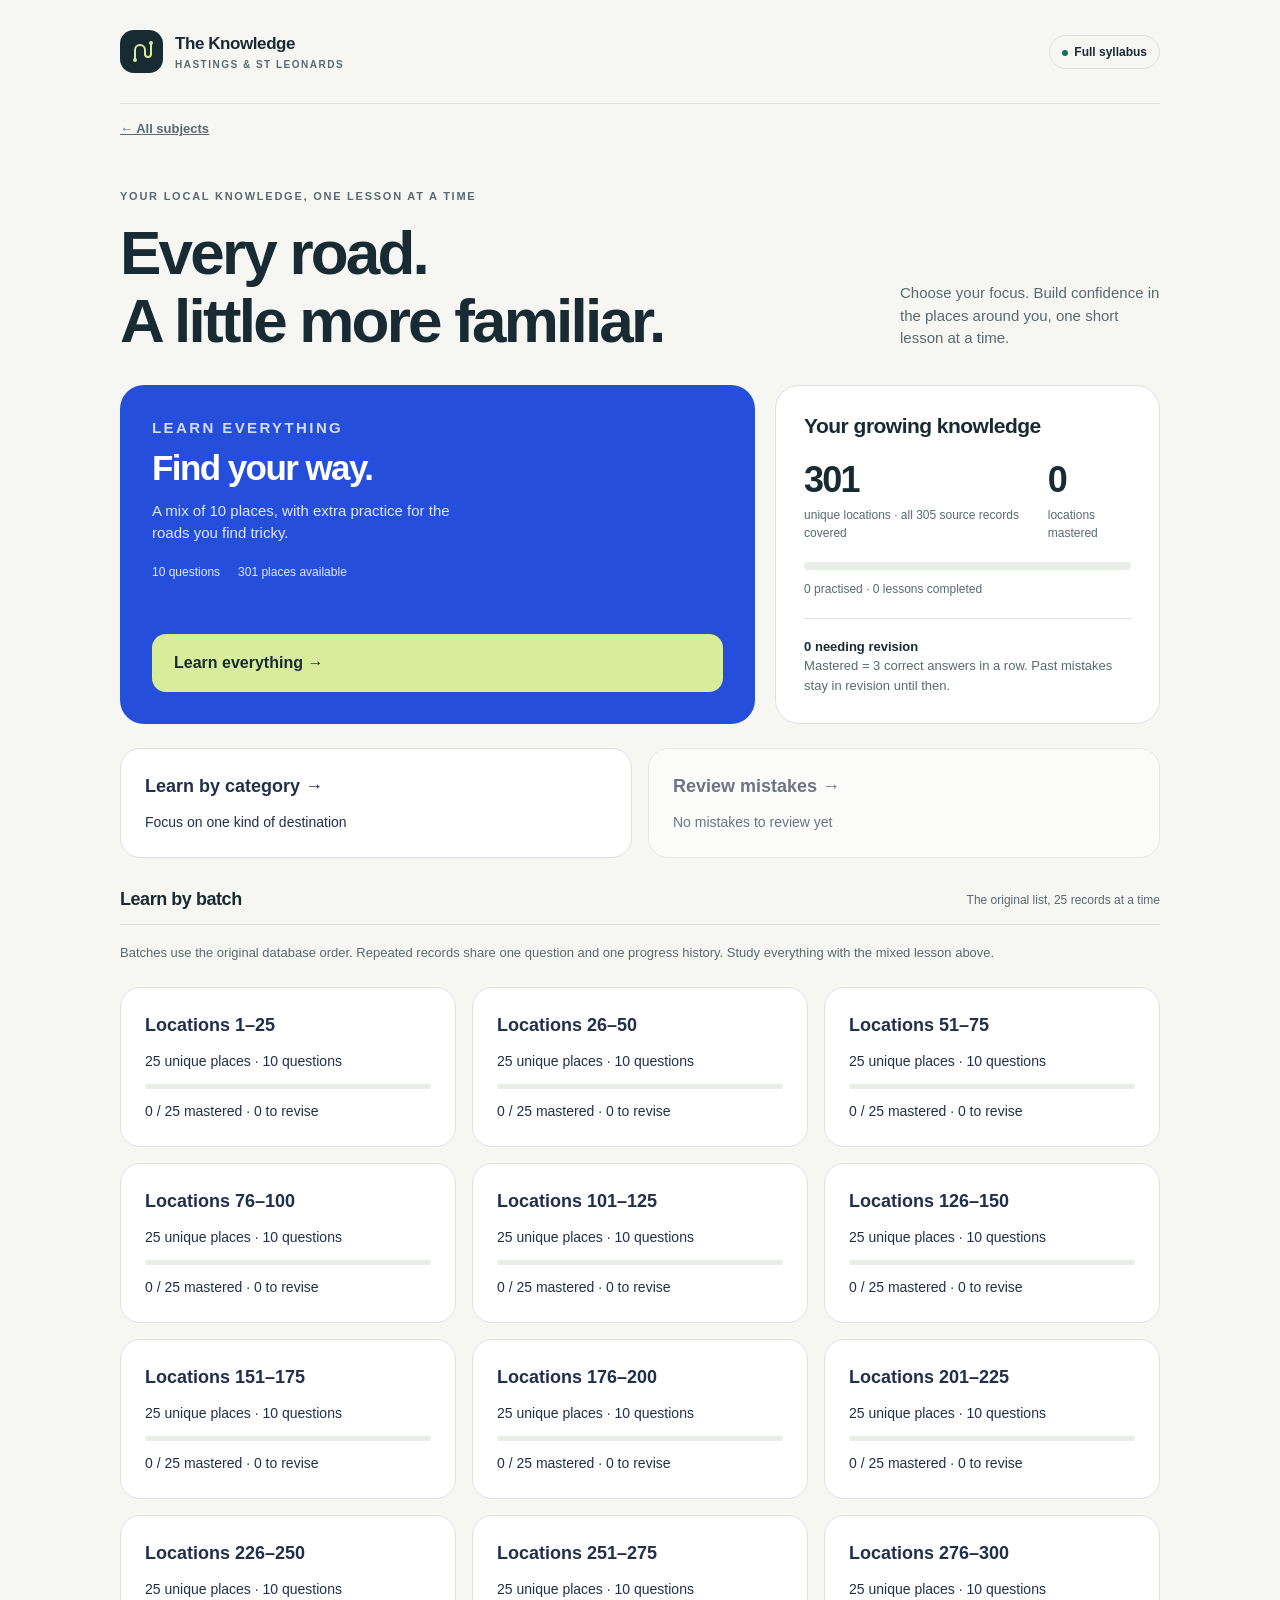
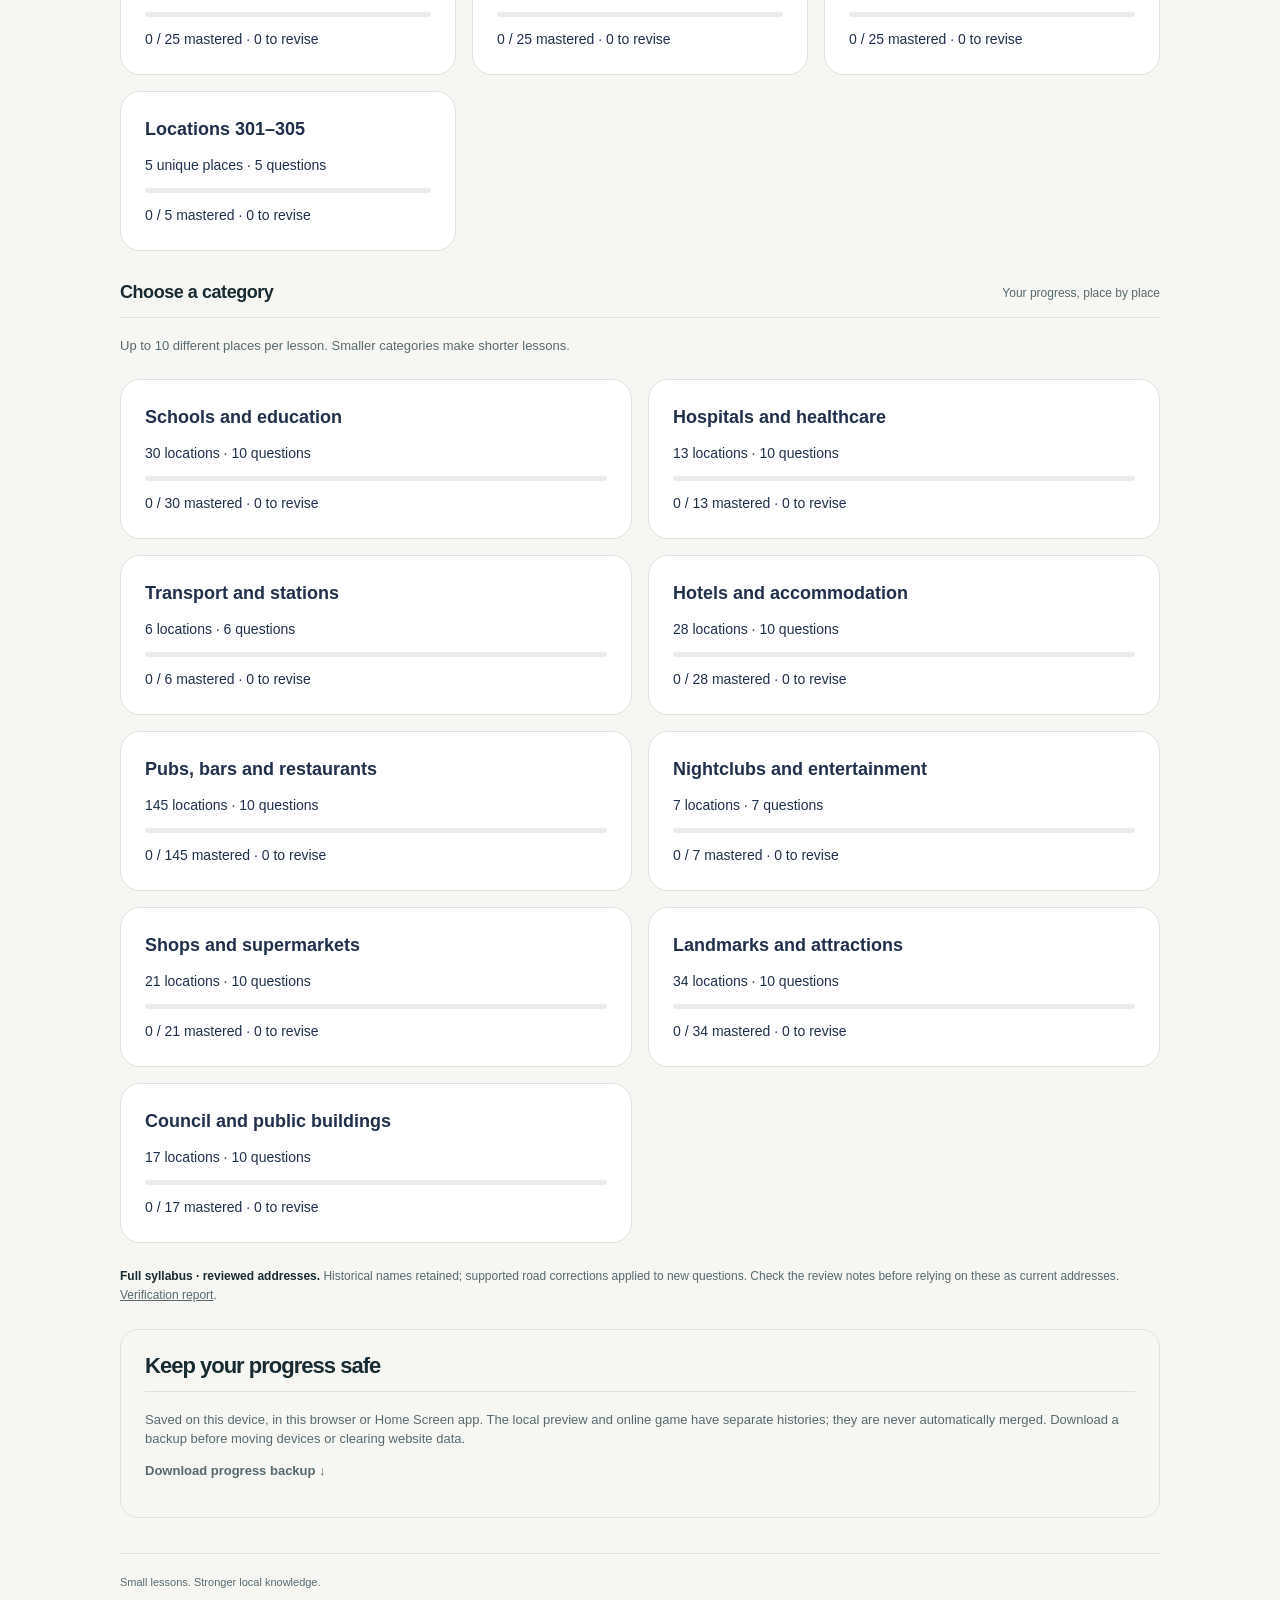
==== local-knowledge.html @ f90a8ec4 "Release complete multi-subject taxi learning app Publish the approved 301-location and 166-question " ====
<!doctype html>
<html lang="en">
<head>
<meta charset="utf-8">
<meta name="viewport" content="width=device-width, initial-scale=1">
<meta name="theme-color" content="#f6f7f3">
<title>The Knowledge · Hastings learning</title>

<link rel="apple-touch-icon" sizes="180x180" href="learn-icon-180.png">
<link rel="icon" type="image/png" sizes="192x192" href="learn-icon-192.png">
<meta name="apple-mobile-web-app-capable" content="yes">
<meta name="apple-mobile-web-app-title" content="The Knowledge">
<style>
:root{color-scheme:light;--paper:#f6f7f3;--ink:#182b32;--muted:#586a70;--line:#dce3df;--blue:#254fdb;--green:#167057;--red:#ad3937;--radius:24px;font-family:Inter,-apple-system,BlinkMacSystemFont,"Segoe UI",sans-serif}
*{box-sizing:border-box}body{margin:0;background:var(--paper);color:var(--ink);font-size:16px;line-height:1.5}button,a{-webkit-tap-highlight-color:transparent}button{font:inherit;cursor:pointer}button:disabled{cursor:default}button:focus-visible,a:focus-visible,summary:focus-visible{outline:3px solid #db792c;outline-offset:5px}button{touch-action:manipulation}h1,h2,p{margin:0}h1,h2{line-height:1.1;letter-spacing:-.045em}h1{font-size:clamp(38px,5vw,62px);font-weight:700}h2{font-size:30px}a{color:inherit}svg{display:block}.shell{max-width:1120px;padding:0 40px;margin:auto}.topbar{display:flex;align-items:center;justify-content:space-between;gap:20px;padding:30px 0;border-bottom:1px solid var(--line)}.brand{display:flex;align-items:center;gap:12px}.brand-icon{width:43px;height:43px;background:var(--ink);border-radius:14px;display:grid;place-items:center;color:#d8ed9b}.brand strong{font-size:17px;letter-spacing:-.025em}.brand small{display:block;font-size:10px;font-weight:650;letter-spacing:.15em;color:var(--muted);margin-top:1px}.tag{font-size:12px;font-weight:650;padding:7px 12px;border:1px solid var(--line);border-radius:100px;white-space:nowrap}.dot{display:inline-block;width:6px;height:6px;border-radius:50%;background:var(--green);margin-right:6px}main{min-height:650px;padding:48px 0 35px}.eyebrow{text-transform:uppercase;letter-spacing:.16em;font-size:11px;font-weight:750;color:var(--muted)}.intro{display:flex;align-items:flex-end;justify-content:space-between;margin-bottom:30px;gap:32px}.intro h1{margin-top:14px}.intro-note{max-width:260px;color:var(--muted);font-size:15px;padding-bottom:5px}.home-grid{display:grid;grid-template-columns:1.65fr 1fr;gap:20px}.start-card{position:relative;overflow:hidden;background:var(--blue);border-radius:var(--radius);padding:32px;color:white;min-height:325px;display:flex;flex-direction:column;justify-content:space-between}.start-card .eyebrow{color:#d3dcff}.start-card h2{font-size:35px;margin:10px 0 12px;max-width:330px}.start-card p{max-width:300px;color:#e0e6ff;font-size:15px}.start-content{position:relative;z-index:1}.route-art{position:absolute;width:210px;height:220px;right:-35px;top:15px;opacity:.65;pointer-events:none}.primary{border:0;border-radius:14px;padding:17px 22px;font-weight:700;background:var(--ink);color:white;min-height:56px;display:inline-flex;align-items:center;justify-content:center;gap:28px;transition:transform .15s,background .15s}.primary:hover{background:#29444c;transform:translateY(-1px)}.primary:active{transform:translateY(1px)}.start-card .primary{background:#d8ed9b;color:var(--ink);width:100%;justify-content:space-between;margin-top:25px}.start-card .primary:hover{background:#e4f5b6}.session-meta{display:flex;gap:18px;margin-top:18px;font-size:12px;color:#e0e6ff}.stats-card{background:white;border:1px solid var(--line);border-radius:var(--radius);padding:28px;display:flex;flex-direction:column;justify-content:space-between}.stats-card h2{font-size:21px;letter-spacing:-.025em}.stats-row{display:flex;gap:28px;margin:25px 0 20px}.stat strong{display:block;font-size:36px;letter-spacing:-.05em;line-height:1}.stat span{display:block;font-size:12px;color:var(--muted);margin-top:8px}.meter{height:8px;background:#e8ede7;border-radius:100px;overflow:hidden}.meter>span{display:block;background:var(--green);height:100%;transition:width .35s;width:0}.stats-caption{font-size:12px;color:var(--muted);margin:10px 0 20px}.small-note{padding-top:18px;border-top:1px solid var(--line);font-size:13px;color:var(--muted)}.small-note strong{color:var(--ink)}.section-line{display:flex;align-items:center;justify-content:space-between;margin:32px 0 14px}.section-line h2{font-size:18px;letter-spacing:-.025em}.section-line span{font-size:12px;color:var(--muted)}.steps{display:grid;grid-template-columns:repeat(3,1fr);gap:14px}.step{display:flex;gap:12px;padding:20px;border:1px solid var(--line);border-radius:17px}.step-number{height:28px;width:28px;flex:0 0 28px;border-radius:50%;display:grid;place-items:center;font-size:12px;font-weight:700;background:#e7ecdf}.step strong{display:block;font-size:14px}.step p{font-size:12px;color:var(--muted);margin-top:4px}.notice{margin-top:24px;font-size:12px;color:var(--muted);line-height:1.6}.notice strong{font-weight:650;color:var(--ink)}footer{display:flex;justify-content:space-between;gap:20px;border-top:1px solid var(--line);padding:20px 0 26px;font-size:11px;color:var(--muted)}footer a{text-decoration:none}footer a:hover{text-decoration:underline}.screen{animation:appear .25s ease-out}.lesson-shell{max-width:760px;margin:auto}.lesson-nav{display:flex;align-items:center;gap:20px;margin-bottom:18px}.text-button{background:none;border:0;padding:10px 0;color:var(--muted);font-size:13px;font-weight:600}.text-button:hover{color:var(--ink)}.lesson-label{margin-left:auto;font-size:12px;color:var(--muted)}.lesson-shell .meter{height:9px}.lesson-shell .meter>span{background:var(--blue)}.question-header{display:flex;justify-content:space-between;gap:10px;margin-top:35px}.question-header .eyebrow{color:var(--blue)}.question-header span:last-child{font-size:12px;color:var(--muted)}.question-prompt{margin-top:24px;color:var(--muted);font-size:17px}.question-title{font-size:clamp(29px,4.5vw,44px);margin-top:10px;line-height:1.14;max-width:720px;overflow-wrap:anywhere}.answers{display:grid;grid-template-columns:1fr 1fr;gap:14px;margin-top:30px}.answer{background:white;border:2px solid var(--line);border-radius:17px;padding:21px 18px;min-height:92px;text-align:left;display:flex;align-items:center;gap:14px;font-weight:650;font-size:17px;color:var(--ink);transition:transform .15s,border-color .15s,background .15s}.answer:not(:disabled):hover{border-color:var(--blue);background:#f0f3ff;transform:translateY(-2px)}.answer-key{display:grid;place-items:center;flex:0 0 28px;height:28px;border:1px solid var(--line);border-radius:8px;font-size:12px;color:var(--muted);font-weight:500}.answer-label{flex:1;overflow-wrap:anywhere}.answer-status{font-size:19px}.answer.correct{background:#eaf5ed;border-color:var(--green);color:#155c47}.answer.wrong{background:#fff0ed;border-color:var(--red);color:#922e2c}.answer:disabled:not(.correct):not(.wrong){color:#6d797d;background:#f4f5f3}.feedback{margin-top:22px;border-radius:17px;padding:20px 22px;background:#eaf5ed;display:flex;align-items:center;justify-content:space-between;gap:20px;animation:appear .2s ease-out}.feedback.incorrect{background:#fff0ed}.feedback strong{display:block;font-size:17px}.feedback p{font-size:14px;margin-top:4px}.feedback .primary{padding:14px 20px;min-height:50px;white-space:nowrap}.keyboard-hint{text-align:center;color:var(--muted);font-size:12px;margin:24px 0}.result{text-align:center;max-width:700px;margin:auto}.result-symbol{width:62px;height:62px;background:#d8ed9b;border-radius:21px;display:grid;place-items:center;margin:0 auto 20px;font-size:28px}.result .eyebrow{margin-bottom:12px}.result h1{font-size:44px}.result-sub{color:var(--muted);margin:14px auto 25px;max-width:440px;font-size:15px}.score-card{background:white;border:1px solid var(--line);border-radius:var(--radius);padding:22px;display:flex;align-items:center;justify-content:center;gap:30px;margin:25px 0}.score-large{font-size:55px;font-weight:750;letter-spacing:-.06em;line-height:1}.score-large small{font-size:23px;font-weight:500;color:var(--muted);letter-spacing:0}.score-description{text-align:left;font-size:14px;color:var(--muted);border-left:1px solid var(--line);padding-left:30px}.score-description strong{display:block;color:var(--ink);font-size:17px}.result-actions{display:flex;justify-content:center;gap:25px}.review-list{text-align:left;margin-top:30px}.review-list summary{cursor:pointer;font-weight:650;padding:15px 0}.review-row{padding:15px 0;border-top:1px solid var(--line);display:flex;gap:15px;align-items:flex-start;font-size:14px}.review-row strong{display:block}.review-row p{color:var(--muted);margin-top:3px}.review-mark{font-size:16px;color:var(--green)}.review-mark.missed{color:var(--red)}.storage-warning{border:1px solid #dfc593;background:#fff4dc;padding:14px 18px;border-radius:14px;margin-top:20px;font-size:13px}.fatal{padding:35px;background:white;border:1px solid var(--line);border-radius:var(--radius)}[hidden]{display:none!important}@keyframes appear{from{opacity:0;transform:translateY(6px)}to{opacity:1;transform:translateY(0)}}
@media(max-width:700px){.shell{padding:0 22px}.topbar{padding:22px 0}.brand strong{font-size:15px}.brand small{font-size:9px}.tag{font-size:10px;padding:6px 9px}main{padding:30px 0;min-height:0}.intro{display:block}.intro-note{margin-top:18px;max-width:340px}.home-grid{grid-template-columns:1fr}.start-card{min-height:300px;padding:26px}.start-card h2{font-size:31px}.stats-card{padding:24px}.stats-row{margin:22px 0}.steps{grid-template-columns:1fr;gap:9px}.step{padding:15px}.section-line{margin-top:28px}.question-header{margin-top:28px}.question-header span:last-child{font-size:11px;max-width:46%;text-align:right}.question-prompt{font-size:16px;margin-top:22px}.answers{grid-template-columns:1fr;gap:10px;margin-top:24px}.answer{min-height:70px;padding:17px 15px;font-size:16px}.feedback{align-items:stretch;flex-direction:column;gap:15px;padding:18px}.feedback .primary{width:100%}.keyboard-hint{display:none}.result h1{font-size:36px}.score-card{gap:20px;padding:22px 15px}.score-description{padding-left:20px}.score-large{font-size:48px}.result-actions{flex-direction:column;gap:10px}footer{font-size:10px}.route-art{right:-50px}.lesson-nav{gap:10px}.lesson-label{font-size:11px}}
@media(prefers-reduced-motion:reduce){*,*::before,*::after{animation:none!important;transition:none!important;scroll-behavior:auto!important}}
.mode-row,.category-grid{display:grid;grid-template-columns:repeat(2,minmax(0,1fr));gap:16px;margin:24px 0}.mode-card,.category-card{display:flex;flex-direction:column;gap:12px;text-align:left;padding:24px;border:1px solid var(--line,#dbe2ea);border-radius:20px;background:white;color:#20304a;font:inherit;cursor:pointer;min-width:0}.category-card strong,.mode-card strong{font-size:18px}.category-card>span,.mode-card>span{font-size:14px;line-height:1.5}.category-card:hover:not(:disabled),.mode-card:hover:not(:disabled){border-color:#254fdb;box-shadow:0 4px 18px #254fdb12}.category-card:disabled,.mode-card:disabled{opacity:.65;cursor:default}.category-card .meter{width:100%;height:5px}.category-card strong{overflow-wrap:anywhere}#category-section{scroll-margin-top:24px}button:focus-visible{outline:3px solid #254fdb;outline-offset:4px}@media(max-width:600px){.mode-row,.category-grid{grid-template-columns:1fr}.category-card,.mode-card{padding:20px}.section-line{flex-wrap:wrap;gap:8px}}.syllabus-warning{padding:14px 18px;border-left:3px solid #a87829;background:#fff7e7;border-radius:10px;font-size:14px;margin:20px 0}.syllabus-warning strong{display:block}.batch-grid{grid-template-columns:repeat(3,minmax(0,1fr))}@media(max-width:900px){.batch-grid{grid-template-columns:repeat(2,minmax(0,1fr))}}@media(max-width:600px){.batch-grid{grid-template-columns:1fr}.lesson-nav{align-items:flex-start}.lesson-label{text-align:right}}.text-button{min-height:44px}.progress-safety{margin-top:24px;padding:24px;border:1px solid var(--line);border-radius:18px}.progress-safety h2{font-size:22px;margin-bottom:12px}footer{padding-bottom:max(24px,env(safe-area-inset-bottom))}#export-status{font-size:13px;display:block}</style>
<link rel="manifest" href="learn.webmanifest"><link rel="apple-touch-icon" href="learn-icon-180.png"></head>
<body>
<div class="shell">
 <header class="topbar">
  <div class="brand"><div class="brand-icon" aria-hidden="true"><svg width="26" height="26" viewBox="0 0 26 26" fill="none"><path d="M6 20v-9a5 5 0 0 1 10 0v4a3 3 0 0 0 6 0V6" stroke="currentColor" stroke-width="2" stroke-linecap="round"/><circle cx="6" cy="21" r="2" fill="currentColor"/><circle cx="22" cy="4" r="2" fill="currentColor"/></svg></div><div><strong>The Knowledge</strong><small>HASTINGS &amp; ST LEONARDS</small></div></div>
  <span class="tag"><span class="dot"></span>Full syllabus</span>
 </header>
 <div id="storage-warning" class="storage-warning" role="status" hidden></div>
 <nav style="padding-top:12px"><a class="text-button" href="learn.html">← All subjects</a><span class="small-note"></span></nav><main id="app"><p>Loading your learning space…</p></main>
 <noscript><p>This learning mode needs JavaScript enabled.</p></noscript>
 <footer><span>Small lessons. Stronger local knowledge.<span id="offline-status" role="status" aria-live="polite" hidden></span></span></footer>
</div>
<script src="locations.js"></script>
<script src="learn-batch02.js"></script>
<script src="learn-full-audit.js"></script>
<script src="learn-engine.js"></script>
<script src="learn-app.js"></script>

<script src="learn-pwa.js"></script></body>
</html>
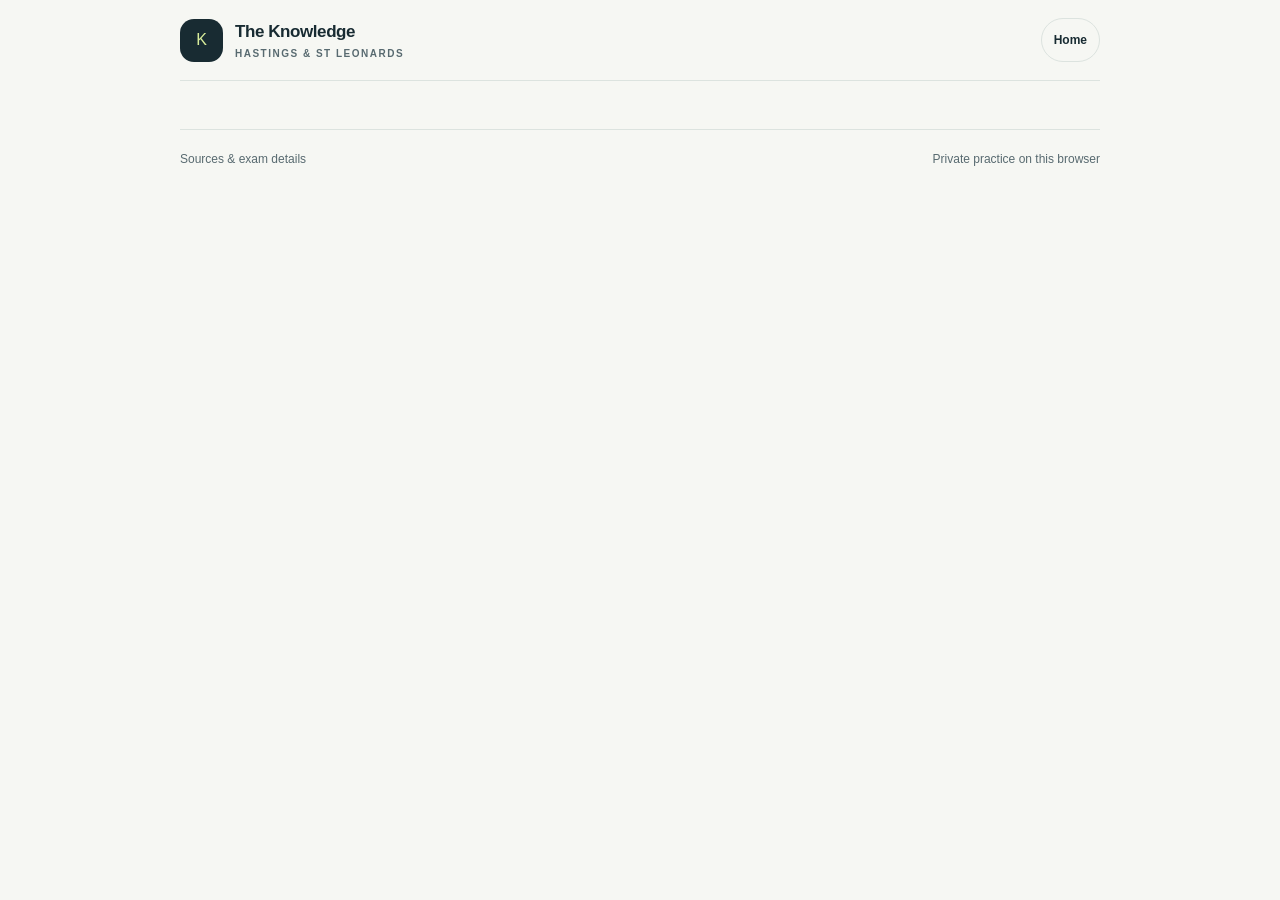
==== commit fa7869d0: "Publish approved Learning Home and focused lesson flow Publish the approved unified dashboard and de" ====
--- a/local-knowledge.html
+++ b/local-knowledge.html
@@ -1,38 +1 @@
-<!doctype html>
-<html lang="en">
-<head>
-<meta charset="utf-8">
-<meta name="viewport" content="width=device-width, initial-scale=1">
-<meta name="theme-color" content="#f6f7f3">
-<title>The Knowledge · Hastings learning</title>
-
-<link rel="apple-touch-icon" sizes="180x180" href="learn-icon-180.png">
-<link rel="icon" type="image/png" sizes="192x192" href="learn-icon-192.png">
-<meta name="apple-mobile-web-app-capable" content="yes">
-<meta name="apple-mobile-web-app-title" content="The Knowledge">
-<style>
-:root{color-scheme:light;--paper:#f6f7f3;--ink:#182b32;--muted:#586a70;--line:#dce3df;--blue:#254fdb;--green:#167057;--red:#ad3937;--radius:24px;font-family:Inter,-apple-system,BlinkMacSystemFont,"Segoe UI",sans-serif}
-*{box-sizing:border-box}body{margin:0;background:var(--paper);color:var(--ink);font-size:16px;line-height:1.5}button,a{-webkit-tap-highlight-color:transparent}button{font:inherit;cursor:pointer}button:disabled{cursor:default}button:focus-visible,a:focus-visible,summary:focus-visible{outline:3px solid #db792c;outline-offset:5px}button{touch-action:manipulation}h1,h2,p{margin:0}h1,h2{line-height:1.1;letter-spacing:-.045em}h1{font-size:clamp(38px,5vw,62px);font-weight:700}h2{font-size:30px}a{color:inherit}svg{display:block}.shell{max-width:1120px;padding:0 40px;margin:auto}.topbar{display:flex;align-items:center;justify-content:space-between;gap:20px;padding:30px 0;border-bottom:1px solid var(--line)}.brand{display:flex;align-items:center;gap:12px}.brand-icon{width:43px;height:43px;background:var(--ink);border-radius:14px;display:grid;place-items:center;color:#d8ed9b}.brand strong{font-size:17px;letter-spacing:-.025em}.brand small{display:block;font-size:10px;font-weight:650;letter-spacing:.15em;color:var(--muted);margin-top:1px}.tag{font-size:12px;font-weight:650;padding:7px 12px;border:1px solid var(--line);border-radius:100px;white-space:nowrap}.dot{display:inline-block;width:6px;height:6px;border-radius:50%;background:var(--green);margin-right:6px}main{min-height:650px;padding:48px 0 35px}.eyebrow{text-transform:uppercase;letter-spacing:.16em;font-size:11px;font-weight:750;color:var(--muted)}.intro{display:flex;align-items:flex-end;justify-content:space-between;margin-bottom:30px;gap:32px}.intro h1{margin-top:14px}.intro-note{max-width:260px;color:var(--muted);font-size:15px;padding-bottom:5px}.home-grid{display:grid;grid-template-columns:1.65fr 1fr;gap:20px}.start-card{position:relative;overflow:hidden;background:var(--blue);border-radius:var(--radius);padding:32px;color:white;min-height:325px;display:flex;flex-direction:column;justify-content:space-between}.start-card .eyebrow{color:#d3dcff}.start-card h2{font-size:35px;margin:10px 0 12px;max-width:330px}.start-card p{max-width:300px;color:#e0e6ff;font-size:15px}.start-content{position:relative;z-index:1}.route-art{position:absolute;width:210px;height:220px;right:-35px;top:15px;opacity:.65;pointer-events:none}.primary{border:0;border-radius:14px;padding:17px 22px;font-weight:700;background:var(--ink);color:white;min-height:56px;display:inline-flex;align-items:center;justify-content:center;gap:28px;transition:transform .15s,background .15s}.primary:hover{background:#29444c;transform:translateY(-1px)}.primary:active{transform:translateY(1px)}.start-card .primary{background:#d8ed9b;color:var(--ink);width:100%;justify-content:space-between;margin-top:25px}.start-card .primary:hover{background:#e4f5b6}.session-meta{display:flex;gap:18px;margin-top:18px;font-size:12px;color:#e0e6ff}.stats-card{background:white;border:1px solid var(--line);border-radius:var(--radius);padding:28px;display:flex;flex-direction:column;justify-content:space-between}.stats-card h2{font-size:21px;letter-spacing:-.025em}.stats-row{display:flex;gap:28px;margin:25px 0 20px}.stat strong{display:block;font-size:36px;letter-spacing:-.05em;line-height:1}.stat span{display:block;font-size:12px;color:var(--muted);margin-top:8px}.meter{height:8px;background:#e8ede7;border-radius:100px;overflow:hidden}.meter>span{display:block;background:var(--green);height:100%;transition:width .35s;width:0}.stats-caption{font-size:12px;color:var(--muted);margin:10px 0 20px}.small-note{padding-top:18px;border-top:1px solid var(--line);font-size:13px;color:var(--muted)}.small-note strong{color:var(--ink)}.section-line{display:flex;align-items:center;justify-content:space-between;margin:32px 0 14px}.section-line h2{font-size:18px;letter-spacing:-.025em}.section-line span{font-size:12px;color:var(--muted)}.steps{display:grid;grid-template-columns:repeat(3,1fr);gap:14px}.step{display:flex;gap:12px;padding:20px;border:1px solid var(--line);border-radius:17px}.step-number{height:28px;width:28px;flex:0 0 28px;border-radius:50%;display:grid;place-items:center;font-size:12px;font-weight:700;background:#e7ecdf}.step strong{display:block;font-size:14px}.step p{font-size:12px;color:var(--muted);margin-top:4px}.notice{margin-top:24px;font-size:12px;color:var(--muted);line-height:1.6}.notice strong{font-weight:650;color:var(--ink)}footer{display:flex;justify-content:space-between;gap:20px;border-top:1px solid var(--line);padding:20px 0 26px;font-size:11px;color:var(--muted)}footer a{text-decoration:none}footer a:hover{text-decoration:underline}.screen{animation:appear .25s ease-out}.lesson-shell{max-width:760px;margin:auto}.lesson-nav{display:flex;align-items:center;gap:20px;margin-bottom:18px}.text-button{background:none;border:0;padding:10px 0;color:var(--muted);font-size:13px;font-weight:600}.text-button:hover{color:var(--ink)}.lesson-label{margin-left:auto;font-size:12px;color:var(--muted)}.lesson-shell .meter{height:9px}.lesson-shell .meter>span{background:var(--blue)}.question-header{display:flex;justify-content:space-between;gap:10px;margin-top:35px}.question-header .eyebrow{color:var(--blue)}.question-header span:last-child{font-size:12px;color:var(--muted)}.question-prompt{margin-top:24px;color:var(--muted);font-size:17px}.question-title{font-size:clamp(29px,4.5vw,44px);margin-top:10px;line-height:1.14;max-width:720px;overflow-wrap:anywhere}.answers{display:grid;grid-template-columns:1fr 1fr;gap:14px;margin-top:30px}.answer{background:white;border:2px solid var(--line);border-radius:17px;padding:21px 18px;min-height:92px;text-align:left;display:flex;align-items:center;gap:14px;font-weight:650;font-size:17px;color:var(--ink);transition:transform .15s,border-color .15s,background .15s}.answer:not(:disabled):hover{border-color:var(--blue);background:#f0f3ff;transform:translateY(-2px)}.answer-key{display:grid;place-items:center;flex:0 0 28px;height:28px;border:1px solid var(--line);border-radius:8px;font-size:12px;color:var(--muted);font-weight:500}.answer-label{flex:1;overflow-wrap:anywhere}.answer-status{font-size:19px}.answer.correct{background:#eaf5ed;border-color:var(--green);color:#155c47}.answer.wrong{background:#fff0ed;border-color:var(--red);color:#922e2c}.answer:disabled:not(.correct):not(.wrong){color:#6d797d;background:#f4f5f3}.feedback{margin-top:22px;border-radius:17px;padding:20px 22px;background:#eaf5ed;display:flex;align-items:center;justify-content:space-between;gap:20px;animation:appear .2s ease-out}.feedback.incorrect{background:#fff0ed}.feedback strong{display:block;font-size:17px}.feedback p{font-size:14px;margin-top:4px}.feedback .primary{padding:14px 20px;min-height:50px;white-space:nowrap}.keyboard-hint{text-align:center;color:var(--muted);font-size:12px;margin:24px 0}.result{text-align:center;max-width:700px;margin:auto}.result-symbol{width:62px;height:62px;background:#d8ed9b;border-radius:21px;display:grid;place-items:center;margin:0 auto 20px;font-size:28px}.result .eyebrow{margin-bottom:12px}.result h1{font-size:44px}.result-sub{color:var(--muted);margin:14px auto 25px;max-width:440px;font-size:15px}.score-card{background:white;border:1px solid var(--line);border-radius:var(--radius);padding:22px;display:flex;align-items:center;justify-content:center;gap:30px;margin:25px 0}.score-large{font-size:55px;font-weight:750;letter-spacing:-.06em;line-height:1}.score-large small{font-size:23px;font-weight:500;color:var(--muted);letter-spacing:0}.score-description{text-align:left;font-size:14px;color:var(--muted);border-left:1px solid var(--line);padding-left:30px}.score-description strong{display:block;color:var(--ink);font-size:17px}.result-actions{display:flex;justify-content:center;gap:25px}.review-list{text-align:left;margin-top:30px}.review-list summary{cursor:pointer;font-weight:650;padding:15px 0}.review-row{padding:15px 0;border-top:1px solid var(--line);display:flex;gap:15px;align-items:flex-start;font-size:14px}.review-row strong{display:block}.review-row p{color:var(--muted);margin-top:3px}.review-mark{font-size:16px;color:var(--green)}.review-mark.missed{color:var(--red)}.storage-warning{border:1px solid #dfc593;background:#fff4dc;padding:14px 18px;border-radius:14px;margin-top:20px;font-size:13px}.fatal{padding:35px;background:white;border:1px solid var(--line);border-radius:var(--radius)}[hidden]{display:none!important}@keyframes appear{from{opacity:0;transform:translateY(6px)}to{opacity:1;transform:translateY(0)}}
-@media(max-width:700px){.shell{padding:0 22px}.topbar{padding:22px 0}.brand strong{font-size:15px}.brand small{font-size:9px}.tag{font-size:10px;padding:6px 9px}main{padding:30px 0;min-height:0}.intro{display:block}.intro-note{margin-top:18px;max-width:340px}.home-grid{grid-template-columns:1fr}.start-card{min-height:300px;padding:26px}.start-card h2{font-size:31px}.stats-card{padding:24px}.stats-row{margin:22px 0}.steps{grid-template-columns:1fr;gap:9px}.step{padding:15px}.section-line{margin-top:28px}.question-header{margin-top:28px}.question-header span:last-child{font-size:11px;max-width:46%;text-align:right}.question-prompt{font-size:16px;margin-top:22px}.answers{grid-template-columns:1fr;gap:10px;margin-top:24px}.answer{min-height:70px;padding:17px 15px;font-size:16px}.feedback{align-items:stretch;flex-direction:column;gap:15px;padding:18px}.feedback .primary{width:100%}.keyboard-hint{display:none}.result h1{font-size:36px}.score-card{gap:20px;padding:22px 15px}.score-description{padding-left:20px}.score-large{font-size:48px}.result-actions{flex-direction:column;gap:10px}footer{font-size:10px}.route-art{right:-50px}.lesson-nav{gap:10px}.lesson-label{font-size:11px}}
-@media(prefers-reduced-motion:reduce){*,*::before,*::after{animation:none!important;transition:none!important;scroll-behavior:auto!important}}
-.mode-row,.category-grid{display:grid;grid-template-columns:repeat(2,minmax(0,1fr));gap:16px;margin:24px 0}.mode-card,.category-card{display:flex;flex-direction:column;gap:12px;text-align:left;padding:24px;border:1px solid var(--line,#dbe2ea);border-radius:20px;background:white;color:#20304a;font:inherit;cursor:pointer;min-width:0}.category-card strong,.mode-card strong{font-size:18px}.category-card>span,.mode-card>span{font-size:14px;line-height:1.5}.category-card:hover:not(:disabled),.mode-card:hover:not(:disabled){border-color:#254fdb;box-shadow:0 4px 18px #254fdb12}.category-card:disabled,.mode-card:disabled{opacity:.65;cursor:default}.category-card .meter{width:100%;height:5px}.category-card strong{overflow-wrap:anywhere}#category-section{scroll-margin-top:24px}button:focus-visible{outline:3px solid #254fdb;outline-offset:4px}@media(max-width:600px){.mode-row,.category-grid{grid-template-columns:1fr}.category-card,.mode-card{padding:20px}.section-line{flex-wrap:wrap;gap:8px}}.syllabus-warning{padding:14px 18px;border-left:3px solid #a87829;background:#fff7e7;border-radius:10px;font-size:14px;margin:20px 0}.syllabus-warning strong{display:block}.batch-grid{grid-template-columns:repeat(3,minmax(0,1fr))}@media(max-width:900px){.batch-grid{grid-template-columns:repeat(2,minmax(0,1fr))}}@media(max-width:600px){.batch-grid{grid-template-columns:1fr}.lesson-nav{align-items:flex-start}.lesson-label{text-align:right}}.text-button{min-height:44px}.progress-safety{margin-top:24px;padding:24px;border:1px solid var(--line);border-radius:18px}.progress-safety h2{font-size:22px;margin-bottom:12px}footer{padding-bottom:max(24px,env(safe-area-inset-bottom))}#export-status{font-size:13px;display:block}</style>
-<link rel="manifest" href="learn.webmanifest"><link rel="apple-touch-icon" href="learn-icon-180.png"></head>
-<body>
-<div class="shell">
- <header class="topbar">
-  <div class="brand"><div class="brand-icon" aria-hidden="true"><svg width="26" height="26" viewBox="0 0 26 26" fill="none"><path d="M6 20v-9a5 5 0 0 1 10 0v4a3 3 0 0 0 6 0V6" stroke="currentColor" stroke-width="2" stroke-linecap="round"/><circle cx="6" cy="21" r="2" fill="currentColor"/><circle cx="22" cy="4" r="2" fill="currentColor"/></svg></div><div><strong>The Knowledge</strong><small>HASTINGS &amp; ST LEONARDS</small></div></div>
-  <span class="tag"><span class="dot"></span>Full syllabus</span>
- </header>
- <div id="storage-warning" class="storage-warning" role="status" hidden></div>
- <nav style="padding-top:12px"><a class="text-button" href="learn.html">← All subjects</a><span class="small-note"></span></nav><main id="app"><p>Loading your learning space…</p></main>
- <noscript><p>This learning mode needs JavaScript enabled.</p></noscript>
- <footer><span>Small lessons. Stronger local knowledge.<span id="offline-status" role="status" aria-live="polite" hidden></span></span></footer>
-</div>
-<script src="locations.js"></script>
-<script src="learn-batch02.js"></script>
-<script src="learn-full-audit.js"></script>
-<script src="learn-engine.js"></script>
-<script src="learn-app.js"></script>
-
-<script src="learn-pwa.js"></script></body>
-</html>
+<!doctype html><html lang="en"><meta charset="utf-8"><meta name="viewport" content="width=device-width,initial-scale=1"><title>Learning home</title><meta http-equiv="refresh" content="0;url=learn.html#home"><a href="learn.html#home">Open Learning home</a></html>
